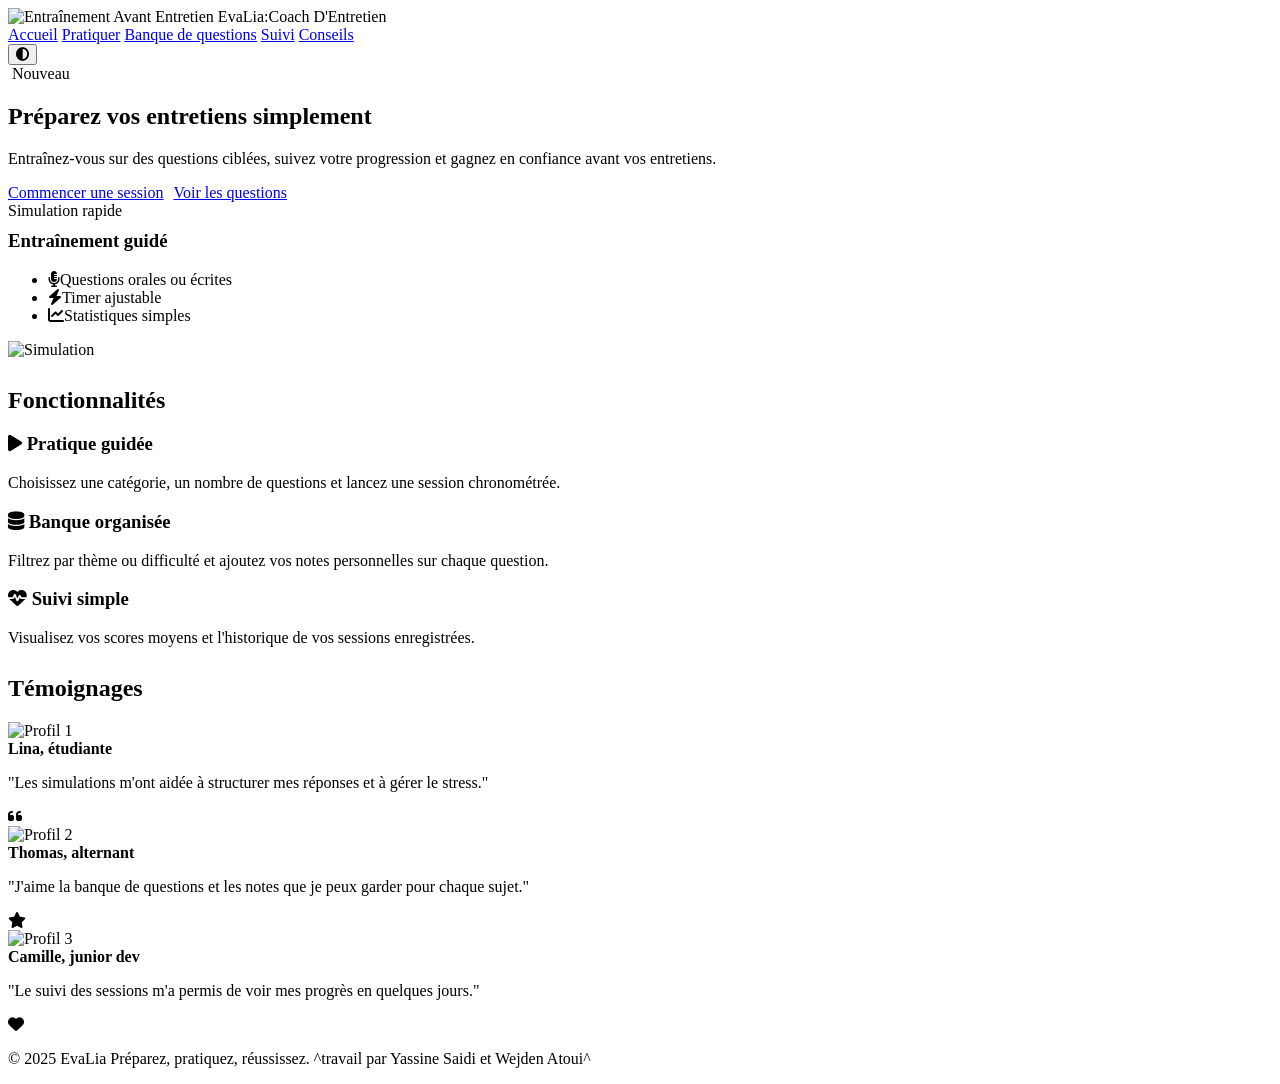
==== index.html @ 854fd0ad "Update active link in navigation to index.htmlchangement" ====
<!DOCTYPE html>
<html lang="fr">
<head>
  <meta charset="UTF-8">
  <meta name="viewport" content="width=device-width, initial-scale=1.0">
  <title>Coach d'entretien</title>
  <link rel="icon" href="assets/icons/favicon.png">
  <link rel="preconnect" href="https://fonts.googleapis.com">
  <link rel="preconnect" href="https://fonts.gstatic.com" crossorigin>
  <link href="https://fonts.googleapis.com/css2?family=Poppins:wght@400;500;600;700&display=swap" rel="stylesheet">
  <link rel="stylesheet" href="https://cdnjs.cloudflare.com/ajax/libs/font-awesome/6.5.2/css/all.min.css">
  <link rel="stylesheet" href="css/style.css">
</head>
<body>
  <header class="entete">
    <div class="entete-top">
      <div class="logo">
        <img src="assets/img/logo.png" alt="Entraînement Avant Entretien">
        <span>EvaLia:Coach D'Entretien</span>
      </div>
      <nav class="nav">
        <a href="index.html" class="actif">Accueil</a>
        <a href="pratiquer.html">Pratiquer</a>
        <a href="banque.html">Banque de questions</a>
        <a href="suivi.html">Suivi</a>
        <a href="conseils.html">Conseils</a>
      </nav>
      <button id="btnTheme" class="btn-second"><i class="fa-solid fa-circle-half-stroke"></i></button>
    </div>
  </header>
  <main class="page">
    <section class="entete-hero">
      <div class="bloc">
        <div class="badge"><i class="fa-solid fa-sparkles"></i> Nouveau</div>
        <h1>Préparez vos entretiens simplement</h1>
        <p>Entraînez-vous sur des questions ciblées, suivez votre progression et gagnez en confiance avant vos entretiens.</p>
        <div style="display:flex;gap:10px;flex-wrap:wrap;margin-top:14px;">
          <a class="btn" href="pratiquer.html">Commencer une session</a>
          <a class="btn-second" href="banque.html">Voir les questions</a>
        </div>
      </div>
      <div class="carte">
        <div class="badge">Simulation rapide</div>
        <h3 style="margin-top:10px;">Entraînement guidé</h3>
        <ul class="points">
          <li><i class="fa-solid fa-microphone-lines"></i>Questions orales ou écrites</li>
          <li><i class="fa-solid fa-bolt"></i>Timer ajustable</li>
          <li><i class="fa-solid fa-chart-line"></i>Statistiques simples</li>
        </ul>
        <div class="bloc-img" style="margin-top:14px;">
          <img src="assets/img/hero.png" alt="Simulation">
        </div>
      </div>
    </section>
    <section style="margin-top:28px;">
      <h2>Fonctionnalités</h2>
      <div class="fonction">
        <div class="carte">
          <h3><i class="fa-solid fa-play"></i> Pratique guidée</h3>
          <p class="info">Choisissez une catégorie, un nombre de questions et lancez une session chronométrée.</p>
        </div>
        <div class="carte">
          <h3><i class="fa-solid fa-database"></i> Banque organisée</h3>
          <p class="info">Filtrez par thème ou difficulté et ajoutez vos notes personnelles sur chaque question.</p>
        </div>
        <div class="carte">
          <h3><i class="fa-solid fa-heart-pulse"></i> Suivi simple</h3>
          <p class="info">Visualisez vos scores moyens et l'historique de vos sessions enregistrées.</p>
        </div>
      </div>
    </section>
    <section style="margin-top:28px;">
      <h2>Témoignages</h2>
      <div class="temoins">
        <div class="carte temoin">
          <img src="assets/img/profile1.jpg" alt="Profil 1">
          <div>
            <strong>Lina, étudiante</strong>
            <p class="info">"Les simulations m'ont aidée à structurer mes réponses et à gérer le stress."</p>
          </div>
          <i class="fa-solid fa-quote-left"></i>
        </div>
        <div class="carte temoin">
          <img src="assets/img/profile2.jpg" alt="Profil 2">
          <div>
            <strong>Thomas, alternant</strong>
            <p class="info">"J'aime la banque de questions et les notes que je peux garder pour chaque sujet."</p>
          </div>
          <i class="fa-solid fa-star"></i>
        </div>
        <div class="carte temoin">
          <img src="assets/img/profile3.jpg" alt="Profil 3">
          <div>
            <strong>Camille, junior dev</strong>
            <p class="info">"Le suivi des sessions m'a permis de voir mes progrès en quelques jours."</p>
          </div>
          <i class="fa-solid fa-heart"></i>
        </div>
      </div>
    </section>
  </main>
  <footer>
    <p>© 2025 EvaLia Préparez, pratiquez, réussissez. ^travail par Yassine Saidi et Wejden Atoui^</p>
  </footer>
  <script src="js/ui.js"></script>
</body>
</html>
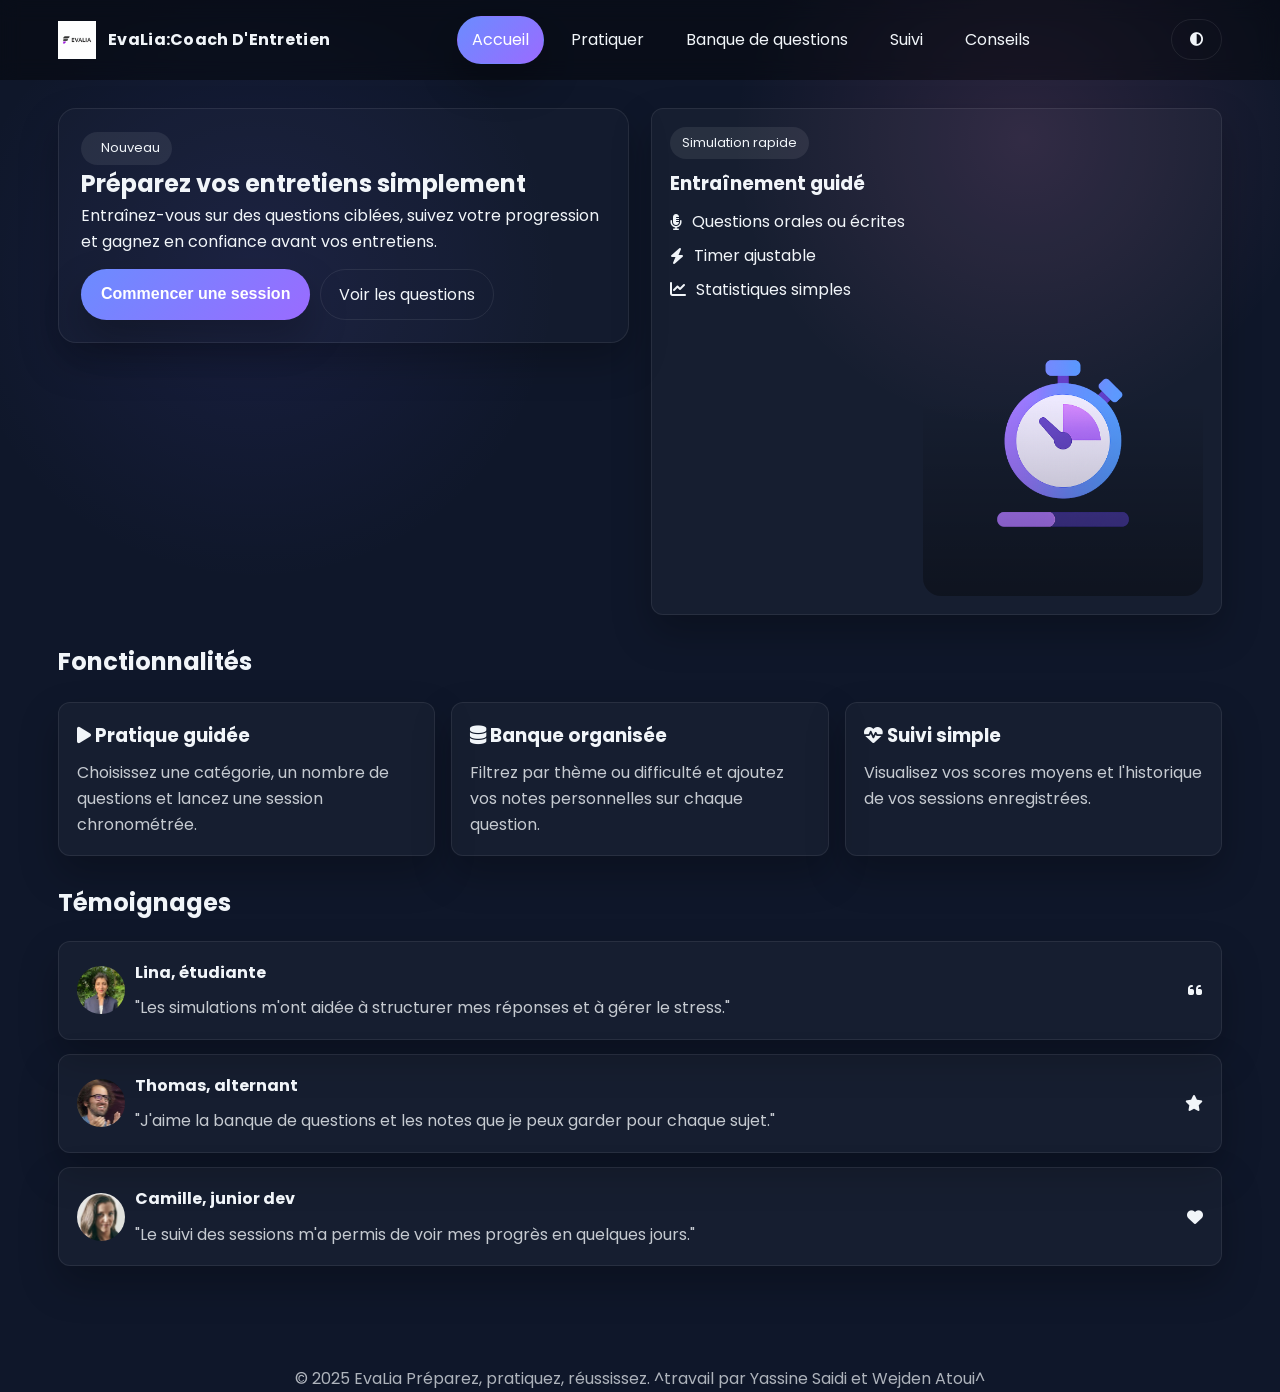
==== commit 9ff9ff9a: "Move site files to repo root" ====
--- a/index.html
+++ b/index.html
@@ -19,7 +19,7 @@
         <span>EvaLia:Coach D'Entretien</span>
       </div>
       <nav class="nav">
-        <a href="index.html" class="actif">Accueil</a>
+        <a href="accueil.html" class="actif">Accueil</a>
         <a href="pratiquer.html">Pratiquer</a>
         <a href="banque.html">Banque de questions</a>
         <a href="suivi.html">Suivi</a>
--- a/css/style.css
+++ b/css/style.css
@@ -0,0 +1,639 @@
+:root {
+  --fond: #0f172a;
+  --fond-clair: #f7f8fb;
+  --bloc: #111827;
+  --bloc-clair: #ffffff;
+  --txt: #f1f5f9;
+  --txt-clair: #0f172a;
+  --accent: linear-gradient(135deg, #6b8cff, #9a6bff);
+  --bord: rgba(255, 255, 255, 0.08);
+  --bord-clair: rgba(0, 0, 0, 0.06);
+  --ombre: 0 18px 38px rgba(0, 0, 0, 0.25);
+  --r: 18px;
+  --r2: 12px;
+  --p: 18px;
+}
+
+* {
+  box-sizing: border-box;
+  padding: 0;
+  margin: 0;
+}
+
+body {
+  font-family: "Poppins", sans-serif;
+  background: radial-gradient(circle at 20% 20%, rgba(108, 99, 255, 0.1), transparent 20%), radial-gradient(circle at 80% 10%, rgba(255, 140, 211, 0.12), transparent 18%), var(--fond);
+  color: var(--txt);
+  min-height: 100vh;
+  line-height: 1.6;
+}
+
+body.clair {
+  background: radial-gradient(circle at 20% 20%, rgba(108, 99, 255, 0.12), transparent 22%), radial-gradient(circle at 80% 10%, rgba(255, 140, 211, 0.14), transparent 20%), var(--fond-clair);
+  color: var(--txt-clair);
+}
+
+a {
+  color: inherit;
+  text-decoration: none;
+}
+
+img {
+  max-width: 100%;
+  display: block;
+}
+
+.page {
+  max-width: 1200px;
+  margin: 0 auto;
+  padding: 28px 18px 60px;
+}
+
+.entete {
+  position: sticky;
+  top: 0;
+  z-index: 10;
+  backdrop-filter: blur(10px);
+  background: rgba(0, 0, 0, 0.4);
+}
+
+body.clair .entete {
+  background: rgba(255, 255, 255, 0.8);
+}
+
+.entete-top {
+  display: flex;
+  align-items: center;
+  justify-content: space-between;
+  max-width: 1200px;
+  margin: 0 auto;
+  padding: 16px 18px;
+}
+
+.logo {
+  display: flex;
+  align-items: center;
+  gap: 12px;
+  font-weight: 700;
+  letter-spacing: 0.3px;
+}
+
+.logo img {
+  width: 38px;
+  height: 38px;
+  object-fit: cover;
+}
+
+.nav {
+  display: flex;
+  align-items: center;
+  gap: 12px;
+}
+
+.nav a {
+  padding: 10px 14px;
+  border-radius: 999px;
+  transition: all 0.2s ease;
+  border: 1px solid transparent;
+}
+
+.nav a:hover {
+  border-color: var(--bord);
+  background: rgba(255, 255, 255, 0.06);
+}
+
+body.clair .nav a:hover {
+  border-color: var(--bord-clair);
+  background: rgba(0, 0, 0, 0.04);
+}
+
+.nav a.actif {
+  background: var(--accent);
+  color: #fff;
+  box-shadow: var(--ombre);
+}
+
+.btn {
+  border: none;
+  padding: 12px 20px;
+  border-radius: 999px;
+  background: var(--accent);
+  color: #fff;
+  font-weight: 600;
+  cursor: pointer;
+  transition: transform 0.15s ease, box-shadow 0.2s ease;
+  box-shadow: var(--ombre);
+}
+
+.btn:hover {
+  transform: translateY(-2px);
+}
+
+.btn-second {
+  border: 1px solid var(--bord);
+  padding: 12px 18px;
+  border-radius: 999px;
+  background: transparent;
+  color: inherit;
+  cursor: pointer;
+  transition: all 0.2s ease;
+}
+
+body.clair .btn-second {
+  border-color: var(--bord-clair);
+}
+
+.btn-second:hover {
+  background: rgba(255, 255, 255, 0.06);
+}
+
+body.clair .btn-second:hover {
+  background: rgba(0, 0, 0, 0.04);
+}
+
+.bloc {
+  background: rgba(255, 255, 255, 0.02);
+  border: 1px solid var(--bord);
+  border-radius: var(--r);
+  padding: 22px;
+  box-shadow: var(--ombre);
+}
+
+body.clair .bloc {
+  background: var(--bloc-clair);
+  border-color: var(--bord-clair);
+}
+
+.grille-cartes {
+  display: grid;
+  grid-template-columns: repeat(auto-fit, minmax(240px, 1fr));
+  gap: 16px;
+}
+
+.carte {
+  background: rgba(255, 255, 255, 0.03);
+  border: 1px solid var(--bord);
+  border-radius: var(--r2);
+  padding: 18px;
+  box-shadow: var(--ombre);
+}
+
+body.clair .carte {
+  background: var(--bloc-clair);
+  border-color: var(--bord-clair);
+}
+
+.entete-hero {
+  display: grid;
+  grid-template-columns: repeat(auto-fit, minmax(320px, 1fr));
+  gap: 22px;
+  align-items: flex-start;
+}
+
+.badge {
+  display: inline-flex;
+  align-items: center;
+  gap: 8px;
+  background: rgba(255, 255, 255, 0.08);
+  padding: 6px 12px;
+  border-radius: 999px;
+  font-size: 13px;
+}
+
+body.clair .badge {
+  background: rgba(0, 0, 0, 0.06);
+}
+
+.points {
+  list-style: none;
+  display: grid;
+  gap: 8px;
+  margin-top: 10px;
+}
+
+.points li {
+  display: flex;
+  align-items: center;
+  gap: 10px;
+}
+
+.bloc-img {
+  position: relative;
+  overflow: hidden;
+  border-radius: var(--r);
+  max-width: 280px;
+  width: 65%;
+  margin-left: auto;
+  margin-right: 0;
+  align-self: flex-start;
+}
+
+.bloc-img::after {
+  content: "";
+  position: absolute;
+  inset: 0;
+  background: linear-gradient(180deg, rgba(0, 0, 0, 0) 30%, rgba(0, 0, 0, 0.35));
+}
+
+.bloc-img img {
+  width: 100%;
+  height: 100%;
+  object-fit: contain;
+  display: block;
+}
+
+.fonction {
+  display: grid;
+  grid-template-columns: repeat(auto-fit, minmax(260px, 1fr));
+  gap: 16px;
+  margin-top: 20px;
+}
+
+.temoins {
+  display: grid;
+  gap: 14px;
+  margin-top: 18px;
+}
+
+.temoin {
+  display: grid;
+  grid-template-columns: auto 1fr auto;
+  gap: 10px;
+  align-items: center;
+}
+
+.temoin img {
+  width: 48px;
+  height: 48px;
+  border-radius: 50%;
+  object-fit: cover;
+}
+
+.champ-texte {
+  width: 100%;
+  padding: 12px 14px;
+  border-radius: 12px;
+  border: 1px solid var(--bord);
+  background: rgba(255, 255, 255, 0.03);
+  color: inherit;
+}
+
+body.clair .champ-texte {
+  background: #fff;
+  border-color: var(--bord-clair);
+}
+
+.select {
+  width: 100%;
+  padding: 12px 14px;
+  border-radius: 12px;
+  border: 1px solid rgba(148, 163, 184, 0.6);
+  background: #020617;
+  color: var(--txt);
+  appearance: none;
+  box-shadow: 0 10px 25px rgba(0, 0, 0, 0.2);
+  transition: transform 0.15s ease, box-shadow 0.2s ease, border 0.2s ease;
+}
+
+body.clair .select {
+  background: #fff;
+  color: var(--txt-clair);
+  border-color: var(--bord-clair);
+  box-shadow: 0 10px 25px rgba(0, 0, 0, 0.08);
+}
+
+.select:hover,
+.select:focus {
+  transform: translateY(-1px);
+  box-shadow: 0 18px 32px rgba(0, 0, 0, 0.35);
+  border-color: rgba(148, 163, 184, 0.9);
+}
+
+.select option {
+  background: #020617;
+  color: var(--txt);
+  padding: 8px 12px;
+  transition: background 0.15s ease, transform 0.12s ease;
+}
+
+body.clair .select option {
+  background: #fff;
+  color: var(--txt-clair);
+}
+
+.select option:hover {
+  background: rgba(255, 255, 255, 0.08);
+  transform: scale(1.01);
+}
+
+body.clair .select option:hover {
+  background: rgba(0, 0, 0, 0.06);
+}
+
+.liste-questions {
+  display: grid;
+  gap: 12px;
+  margin-top: 16px;
+}
+
+.tags {
+  display: flex;
+  gap: 8px;
+  flex-wrap: wrap;
+  margin: 10px 0;
+}
+
+.tag {
+  display: inline-flex;
+  align-items: center;
+  padding: 6px 10px;
+  border-radius: 12px;
+  font-size: 13px;
+}
+
+.tag-cat {
+  background: rgba(107, 140, 255, 0.12);
+  color: #9eb7ff;
+}
+
+body.clair .tag-cat {
+  color: #4a5fd1;
+}
+
+.tag-dif {
+  background: rgba(154, 107, 255, 0.12);
+  color: #d7b6ff;
+}
+
+body.clair .tag-dif {
+  color: #7b48d1;
+}
+
+.filtres {
+  display: grid;
+  grid-template-columns: repeat(auto-fit, minmax(160px, 1fr));
+  gap: 12px;
+  margin: 14px 0;
+}
+
+.zone-contenu {
+  margin-top: 18px;
+}
+
+.info {
+  margin-top: 10px;
+  opacity: 0.8;
+}
+
+.ligne {
+  display: flex;
+  justify-content: space-between;
+  align-items: center;
+  margin-top: 10px;
+}
+
+.barre {
+  width: 100%;
+  height: 10px;
+  border-radius: 999px;
+  background: rgba(255, 255, 255, 0.08);
+  overflow: hidden;
+}
+
+body.clair .barre {
+  background: rgba(0, 0, 0, 0.08);
+}
+
+.barre-remplie {
+  height: 100%;
+  background: var(--accent);
+  width: 0;
+}
+
+.ligne-suivi {
+  display: flex;
+  justify-content: space-between;
+  padding: 10px 0;
+  border-bottom: 1px solid var(--bord);
+}
+
+body.clair .ligne-suivi {
+  border-color: var(--bord-clair);
+}
+
+.faq-item {
+  border: 1px solid var(--bord);
+  border-radius: var(--r2);
+  padding: 14px 16px;
+  margin-bottom: 12px;
+  background: rgba(255, 255, 255, 0.02);
+}
+
+body.clair .faq-item {
+  border-color: var(--bord-clair);
+  background: #fff;
+}
+
+.faq-titre {
+  display: flex;
+  align-items: center;
+  justify-content: space-between;
+  cursor: pointer;
+  gap: 12px;
+}
+
+.faq-contenu {
+  max-height: 0;
+  overflow: hidden;
+  transition: max-height 0.25s ease, opacity 0.25s ease;
+  opacity: 0;
+}
+
+.faq-item.ouvert .faq-contenu {
+  max-height: 300px;
+  opacity: 1;
+  margin-top: 8px;
+}
+
+.champ-rep {
+  width: 100%;
+  min-height: 100px;
+  padding: 16px 16px;
+  border-radius: 14px;
+  border: 1px solid var(--bord);
+  background: rgba(255, 255, 255, 0.03);
+  color: inherit;
+  font-size: 0.92rem;
+}
+
+body.clair .champ-rep {
+  background: #fff;
+  border-color: var(--bord-clair);
+}
+
+.qcm {
+  margin-top: 10px;
+  display: grid;
+  gap: 8px;
+}
+
+.qcm-item {
+  display: flex;
+  align-items: center;
+  gap: 7px;
+  background: rgba(15, 23, 42, 0.9);
+  border: 1px solid rgba(148, 163, 184, 0.5);
+  border-radius: 999px;
+  padding: 8px 14px;
+  cursor: pointer;
+  transition: background 0.18s ease, transform 0.15s ease;
+}
+
+body.clair .qcm-item {
+  background: rgba(0, 0, 0, 0.04);
+  border-color: var(--bord-clair);
+}
+
+.qcm-item:hover {
+  background: rgba(99, 102, 241, 0.18);
+  transform: translateY(-1px);
+}
+
+body.clair .qcm-item:hover {
+  background: rgba(0, 0, 0, 0.06);
+}
+
+.qcm-item input[type="radio"] {
+  appearance: none;
+  width: 14px;
+  height: 14px;
+  border-radius: 50%;
+  border: 2px solid rgba(255, 255, 255, 0.4);
+  display: inline-block;
+  position: relative;
+  background: transparent;
+}
+
+body.clair .qcm-item input[type="radio"] {
+  border-color: rgba(0, 0, 0, 0.35);
+}
+
+.qcm-item input[type="radio"]:checked {
+  border-color: transparent;
+  background: var(--accent);
+}
+
+.btn-rep {
+  font-size: 0.9rem;
+  color: #9ab5ff;
+  background: transparent;
+  border: none;
+  cursor: pointer;
+  padding: 0;
+  margin-top: 6px;
+}
+
+body.clair .btn-rep {
+  color: #4a63d9;
+}
+
+.zone-rep {
+  margin-top: 6px;
+  padding: 8px 12px;
+  border-radius: 14px;
+  background: rgba(15, 23, 42, 0.9);
+  font-size: 0.9rem;
+  color: rgba(255, 255, 255, 0.85);
+}
+
+body.clair .zone-rep {
+  background: rgba(0, 0, 0, 0.06);
+  color: #0f172a;
+}
+
+#tps {
+  font-family: "SFMono-Regular", Consolas, "Liberation Mono", Menlo, monospace;
+  display: inline-flex;
+  align-items: center;
+  padding: 4px 10px;
+  border-radius: 999px;
+  background: rgba(15, 23, 42, 0.9);
+  letter-spacing: 0.6px;
+}
+
+.tps-alerte {
+  color: #facc15;
+  animation: pulseA 1s ease-in-out infinite;
+}
+
+.tps-danger {
+  color: #ef4444;
+  animation: pulseB 0.7s ease-in-out infinite;
+}
+
+.carte-sess {
+  animation: carteIn 0.22s ease-out;
+}
+
+@keyframes carteIn {
+  from {
+    opacity: 0;
+    transform: translateY(4px);
+  }
+  to {
+    opacity: 1;
+    transform: translateY(0);
+  }
+}
+
+@keyframes pulseA {
+  0% { opacity: 1; }
+  50% { opacity: 0.78; }
+  100% { opacity: 1; }
+}
+
+@keyframes pulseB {
+  0% { opacity: 1; transform: scale(1); }
+  50% { opacity: 0.7; transform: scale(1.02); }
+  100% { opacity: 1; transform: scale(1); }
+}
+
+footer {
+  margin-top: 40px;
+  text-align: center;
+  opacity: 0.7;
+}
+
+@media (max-width: 840px) {
+  .entete-top {
+    flex-direction: column;
+    gap: 10px;
+    align-items: flex-start;
+  }
+  .nav {
+    flex-wrap: wrap;
+  }
+  .entete-hero {
+    grid-template-columns: 1fr;
+  }
+}
+
+@media (max-width: 640px) {
+  .page {
+    padding: 22px 14px 50px;
+  }
+  .btn, .btn-second {
+    width: 100%;
+    text-align: center;
+  }
+  .ligne-suivi {
+    flex-direction: column;
+    align-items: flex-start;
+    gap: 6px;
+  }
+  .bloc-img {
+    margin-left: 0;
+    margin-right: 0;
+    width: 100%;
+  }
+}
